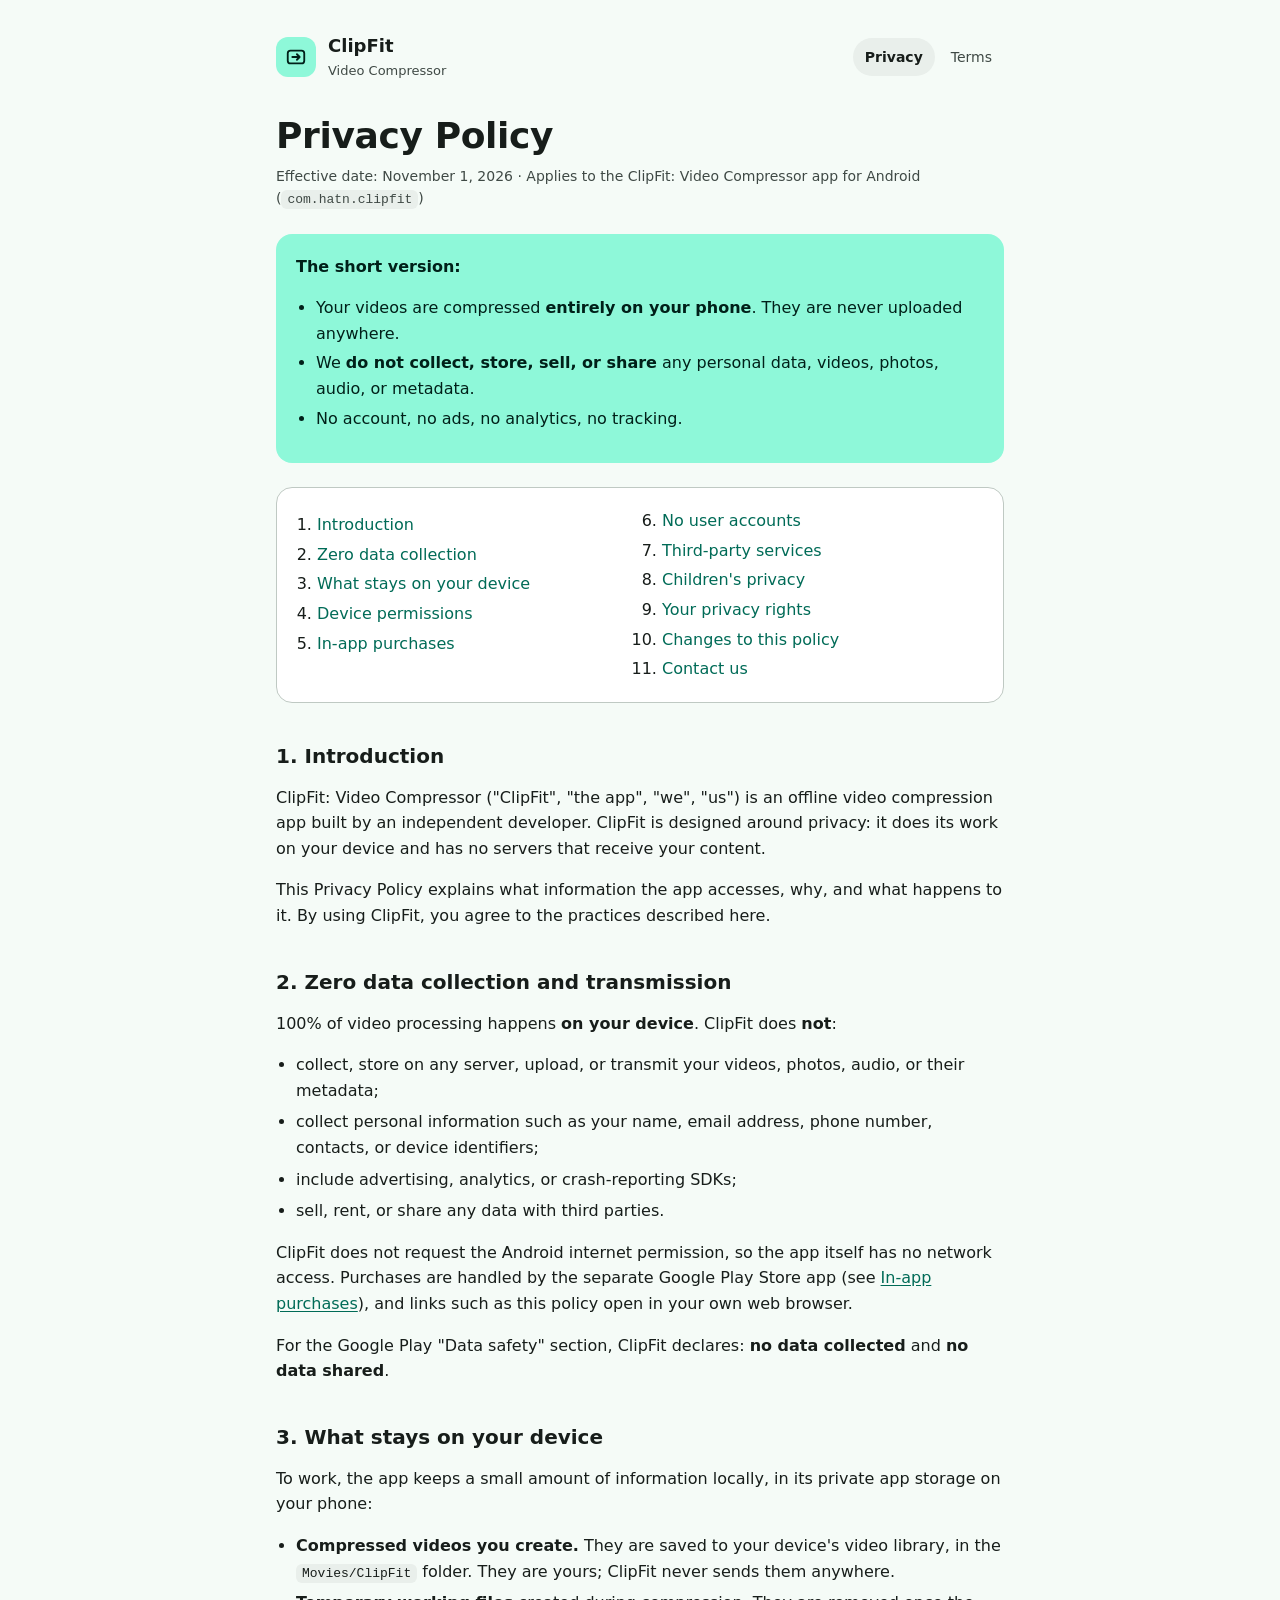
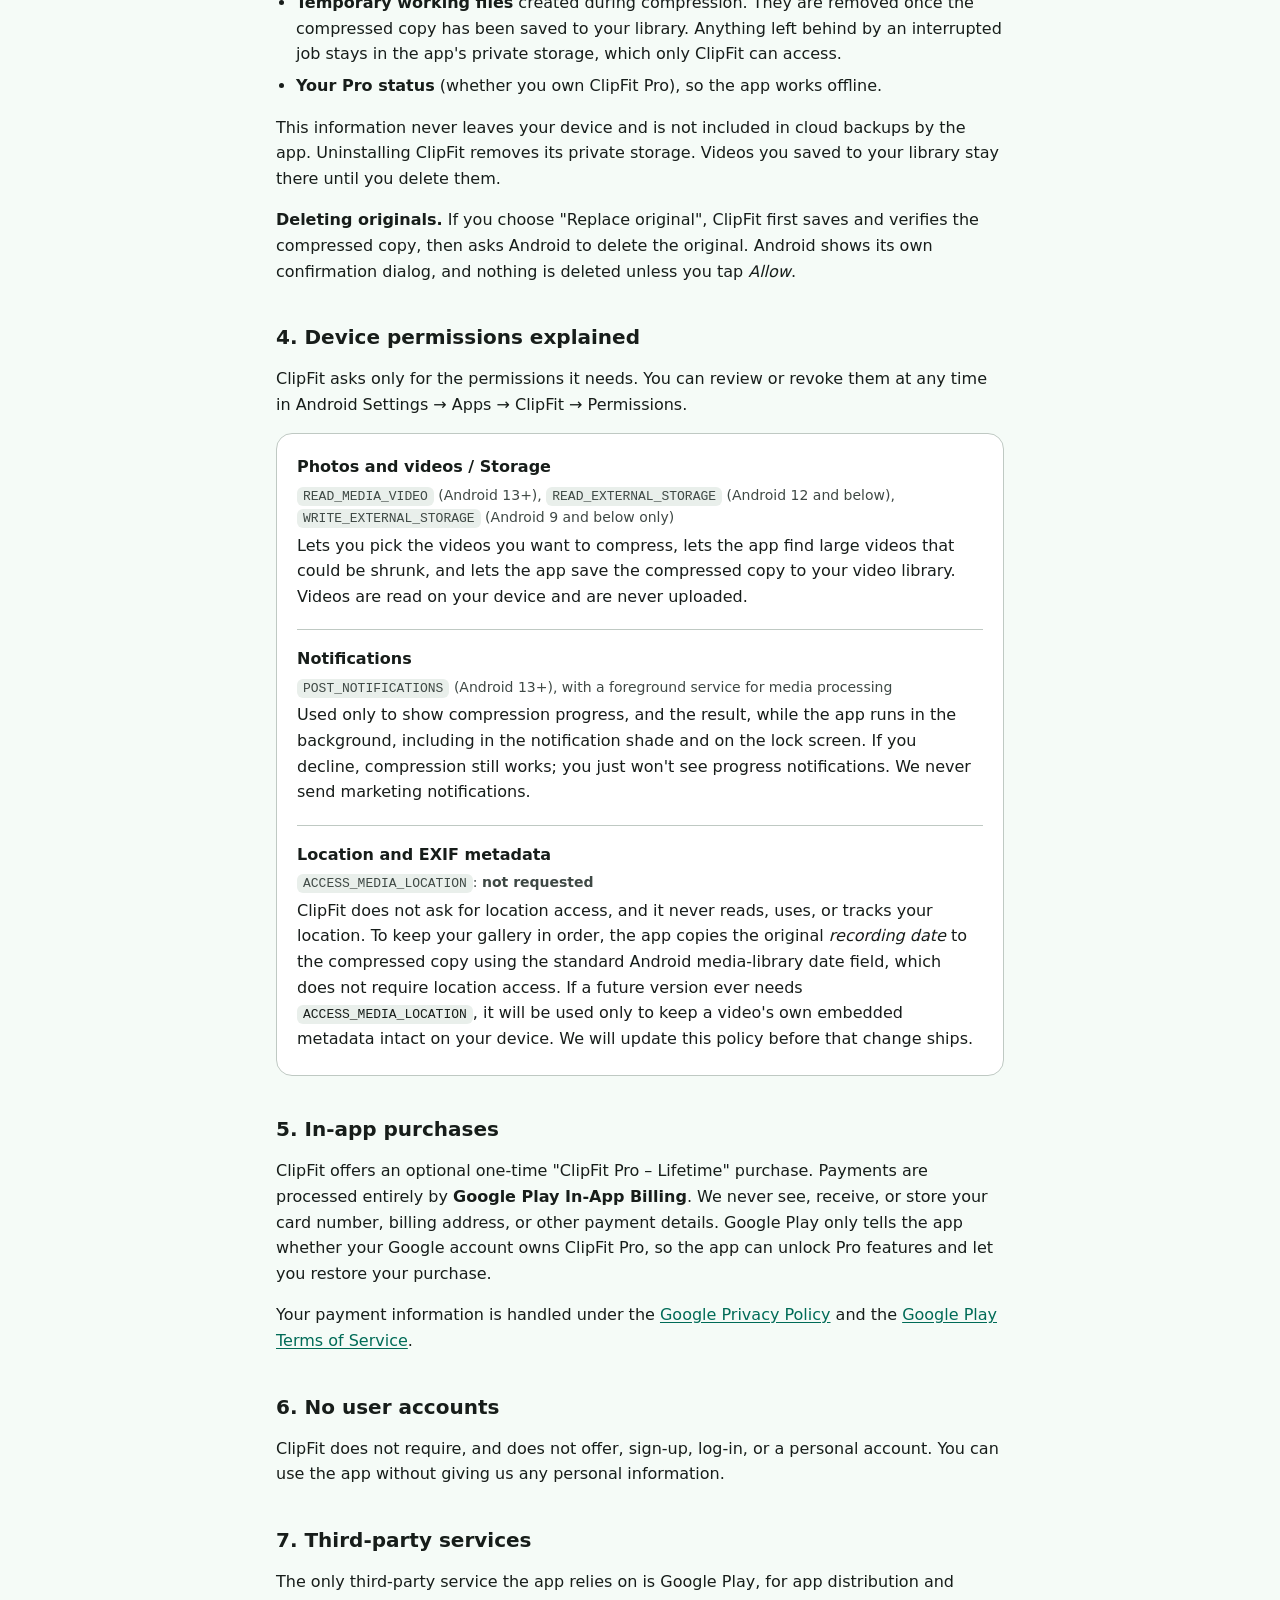
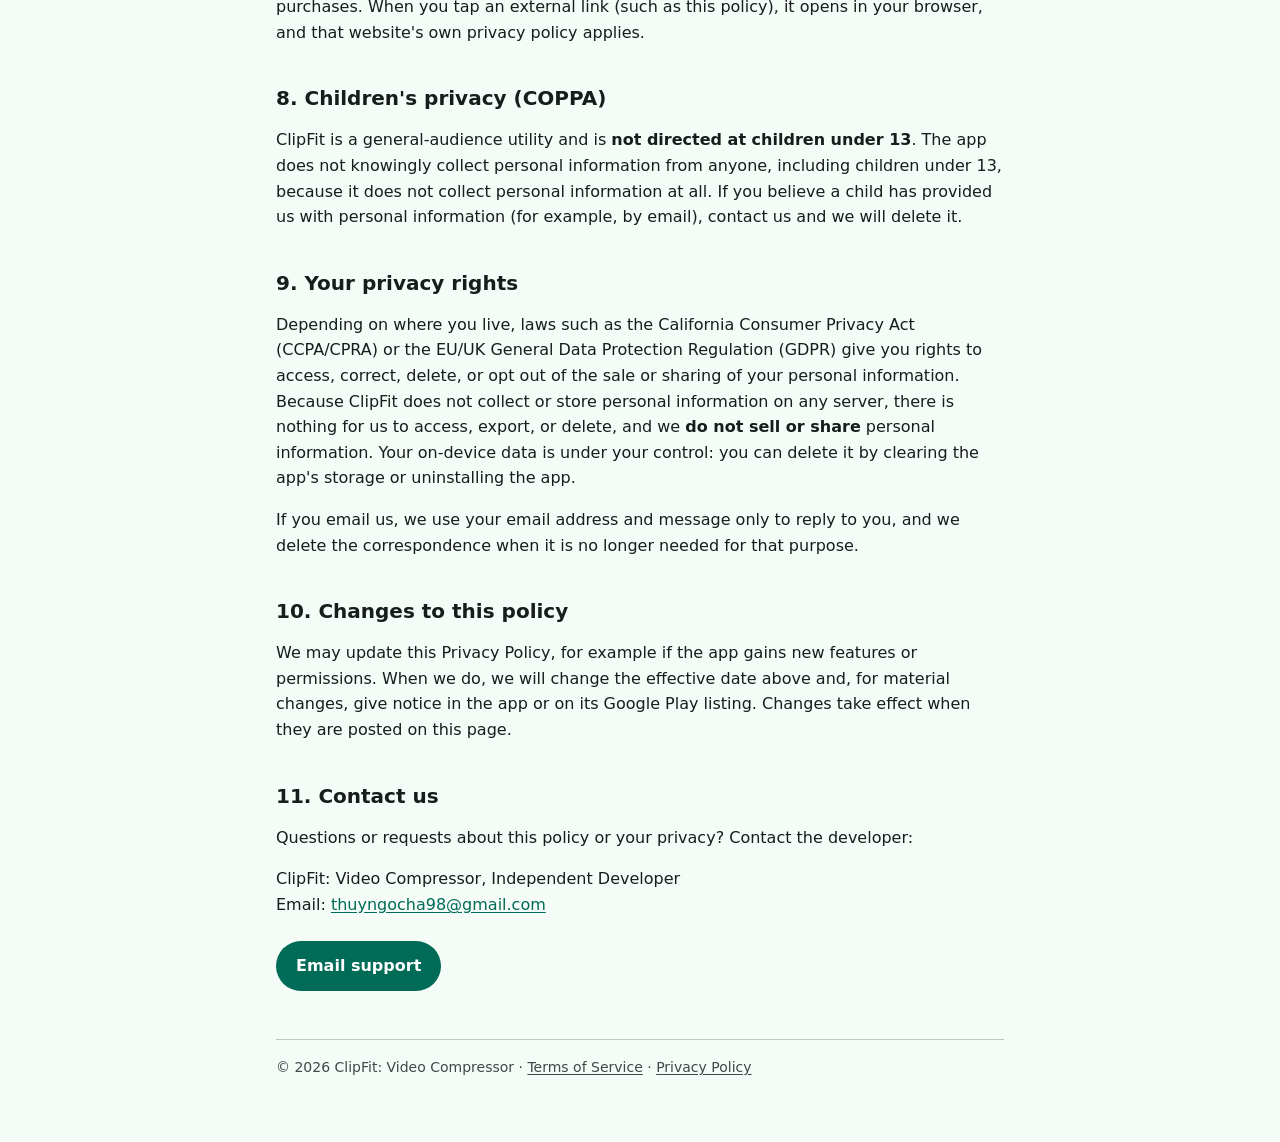
==== privacy.html @ d0948951 "add docs" ====
<!doctype html>
<html lang="en">
<head>
<meta charset="utf-8">
<meta name="viewport" content="width=device-width, initial-scale=1">
<title>Privacy Policy — ClipFit: Video Compressor</title>
<meta name="description" content="ClipFit compresses videos entirely on your device. It does not collect, upload, or share your videos or personal data.">
<link rel="stylesheet" href="style.css">
</head>
<body>
<div class="wrap">
  <header class="top">
    <span class="mark" aria-hidden="true">
      <svg width="22" height="22" viewBox="0 0 24 24" fill="none" stroke="currentColor" stroke-width="2" stroke-linecap="round" stroke-linejoin="round"><rect x="3" y="5" width="18" height="14" rx="3"/><path d="M8 12h8M13 9l3 3-3 3"/></svg>
    </span>
    <a class="brand" href="./">ClipFit<small>Video Compressor</small></a>
    <nav class="doc-switch" aria-label="Legal documents">
      <a href="privacy.html" aria-current="page">Privacy</a>
      <a href="terms.html">Terms</a>
    </nav>
  </header>

  <main>
    <h1>Privacy Policy</h1>
    <p class="meta">Effective date: November 1, 2026 · Applies to the ClipFit: Video Compressor app for Android (<code>com.hatn.clipfit</code>)</p>

    <div class="summary" role="note">
      <p><strong>The short version:</strong></p>
      <ul>
        <li>Your videos are compressed <strong>entirely on your phone</strong>. They are never uploaded anywhere.</li>
        <li>We <strong>do not collect, store, sell, or share</strong> any personal data, videos, photos, audio, or metadata.</li>
        <li>No account, no ads, no analytics, no tracking.</li>
      </ul>
    </div>

    <nav class="toc" aria-label="Contents">
      <ol>
        <li><a href="#introduction">Introduction</a></li>
        <li><a href="#no-collection">Zero data collection</a></li>
        <li><a href="#on-device">What stays on your device</a></li>
        <li><a href="#permissions">Device permissions</a></li>
        <li><a href="#purchases">In-app purchases</a></li>
        <li><a href="#accounts">No user accounts</a></li>
        <li><a href="#third-parties">Third-party services</a></li>
        <li><a href="#children">Children's privacy</a></li>
        <li><a href="#rights">Your privacy rights</a></li>
        <li><a href="#changes">Changes to this policy</a></li>
        <li><a href="#contact">Contact us</a></li>
      </ol>
    </nav>

    <h2 id="introduction">1. Introduction</h2>
    <p>ClipFit: Video Compressor ("ClipFit", "the app", "we", "us") is an offline video compression app built by an
      independent developer. ClipFit is designed around privacy: it does its work on your device and has no servers
      that receive your content.</p>
    <p>This Privacy Policy explains what information the app accesses, why, and what happens to it. By using ClipFit,
      you agree to the practices described here.</p>

    <h2 id="no-collection">2. Zero data collection and transmission</h2>
    <p>100% of video processing happens <strong>on your device</strong>. ClipFit does <strong>not</strong>:</p>
    <ul>
      <li>collect, store on any server, upload, or transmit your videos, photos, audio, or their metadata;</li>
      <li>collect personal information such as your name, email address, phone number, contacts, or device identifiers;</li>
      <li>include advertising, analytics, or crash-reporting SDKs;</li>
      <li>sell, rent, or share any data with third parties.</li>
    </ul>
    <p>ClipFit does not request the Android internet permission, so the app itself has no network access.
      Purchases are handled by the separate Google Play Store app (see <a href="#purchases">In-app purchases</a>), and
      links such as this policy open in your own web browser.</p>
    <p>For the Google Play "Data safety" section, ClipFit declares: <strong>no data collected</strong> and
      <strong>no data shared</strong>.</p>

    <h2 id="on-device">3. What stays on your device</h2>
    <p>To work, the app keeps a small amount of information locally, in its private app storage on your phone:</p>
    <ul>
      <li><strong>Compressed videos you create.</strong> They are saved to your device's video library, in the
        <code>Movies/ClipFit</code> folder. They are yours; ClipFit never sends them anywhere.</li>
      <li><strong>Temporary working files</strong> created during compression. They are removed once the
        compressed copy has been saved to your library. Anything left behind by an interrupted job stays in the app's
        private storage, which only ClipFit can access.</li>
      <li><strong>Your Pro status</strong> (whether you own ClipFit Pro), so the app works offline.</li>
    </ul>
    <p>This information never leaves your device and is not included in cloud backups by the app. Uninstalling
      ClipFit removes its private storage. Videos you saved to your library stay there until you delete them.</p>
    <p><strong>Deleting originals.</strong> If you choose "Replace original", ClipFit first saves and verifies the
      compressed copy, then asks Android to delete the original. Android shows its own confirmation dialog, and
      nothing is deleted unless you tap <em>Allow</em>.</p>

    <h2 id="permissions">4. Device permissions explained</h2>
    <p>ClipFit asks only for the permissions it needs. You can review or revoke them at any time in Android Settings
      → Apps → ClipFit → Permissions.</p>
    <div class="card">
      <div class="perm">
        <h3>Photos and videos / Storage</h3>
        <p class="tag"><code>READ_MEDIA_VIDEO</code> (Android 13+), <code>READ_EXTERNAL_STORAGE</code> (Android 12 and
          below), <code>WRITE_EXTERNAL_STORAGE</code> (Android 9 and below only)</p>
        <p>Lets you pick the videos you want to compress, lets the app find large videos that could be shrunk, and
          lets the app save the compressed copy to your video library. Videos are read on your device and are never
          uploaded.</p>
      </div>
      <div class="perm">
        <h3>Notifications</h3>
        <p class="tag"><code>POST_NOTIFICATIONS</code> (Android 13+), with a foreground service for media processing</p>
        <p>Used only to show compression progress, and the result, while the app runs in the background, including
          in the notification shade and on the lock screen. If you decline, compression still works; you just won't
          see progress notifications. We never send marketing notifications.</p>
      </div>
      <div class="perm">
        <h3>Location and EXIF metadata</h3>
        <p class="tag"><code>ACCESS_MEDIA_LOCATION</code>: <strong>not requested</strong></p>
        <p>ClipFit does not ask for location access, and it never reads, uses, or tracks your location. To keep your
          gallery in order, the app copies the original <em>recording date</em> to the compressed copy using the
          standard Android media-library date field, which does not require location access. If a future version
          ever needs <code>ACCESS_MEDIA_LOCATION</code>, it will be used only to keep a video's own embedded metadata
          intact on your device. We will update this policy before that change ships.</p>
      </div>
    </div>

    <h2 id="purchases">5. In-app purchases</h2>
    <p>ClipFit offers an optional one-time "ClipFit Pro – Lifetime" purchase. Payments are processed entirely by
      <strong>Google Play In-App Billing</strong>. We never see, receive, or store your card number, billing address,
      or other payment details. Google Play only tells the app whether your Google account owns ClipFit Pro, so the
      app can unlock Pro features and let you restore your purchase.</p>
    <p>Your payment information is handled under the
      <a href="https://policies.google.com/privacy" rel="noopener">Google Privacy Policy</a> and the
      <a href="https://play.google.com/about/play-terms/" rel="noopener">Google Play Terms of Service</a>.</p>

    <h2 id="accounts">6. No user accounts</h2>
    <p>ClipFit does not require, and does not offer, sign-up, log-in, or a personal account. You can use the app
      without giving us any personal information.</p>

    <h2 id="third-parties">7. Third-party services</h2>
    <p>The only third-party service the app relies on is Google Play, for app distribution and purchases. When you
      tap an external link (such as this policy), it opens in your browser, and that website's own privacy policy
      applies.</p>

    <h2 id="children">8. Children's privacy (COPPA)</h2>
    <p>ClipFit is a general-audience utility and is <strong>not directed at children under 13</strong>. The app does
      not knowingly collect personal information from anyone, including children under 13, because it does not
      collect personal information at all. If you believe a child has provided us with personal information (for
      example, by email), contact us and we will delete it.</p>

    <h2 id="rights">9. Your privacy rights</h2>
    <p>Depending on where you live, laws such as the California Consumer Privacy Act (CCPA/CPRA) or the EU/UK General
      Data Protection Regulation (GDPR) give you rights to access, correct, delete, or opt out of the sale or sharing
      of your personal information. Because ClipFit does not collect or store personal information on any server,
      there is nothing for us to access, export, or delete, and we <strong>do not sell or share</strong> personal
      information. Your on-device data is under your control: you can delete it by clearing the app's storage or
      uninstalling the app.</p>
    <p>If you email us, we use your email address and message only to reply to you, and we delete the correspondence
      when it is no longer needed for that purpose.</p>

    <h2 id="changes">10. Changes to this policy</h2>
    <p>We may update this Privacy Policy, for example if the app gains new features or permissions. When we do, we
      will change the effective date above and, for material changes, give notice in the app or on its Google Play
      listing. Changes take effect when they are posted on this page.</p>

    <h2 id="contact">11. Contact us</h2>
    <p>Questions or requests about this policy or your privacy? Contact the developer:</p>
    <p>ClipFit: Video Compressor, Independent Developer<br>
      Email: <a href="mailto:thuyngocha98@gmail.com">thuyngocha98@gmail.com</a></p>
    <a class="contact" href="mailto:thuyngocha98@gmail.com?subject=ClipFit%20privacy%20question">Email support</a>
  </main>

  <footer>
    © 2026 ClipFit: Video Compressor · <a href="terms.html">Terms of Service</a> · <a href="privacy.html">Privacy Policy</a>
  </footer>
</div>
</body>
</html>
---- style.css ----
/* ClipFit legal pages — graphite / teal, mirrors the app's Material 3 tokens. */
:root {
  --bg: #F5FBF7;
  --surface: #FFFFFF;
  --surface-high: #E9EFEB;
  --text: #171D1A;
  --text-muted: #3F4945;
  --outline: #BFC9C3;
  --primary: #006B57;
  --on-primary: #FFFFFF;
  --primary-container: #8EF8D9;
  --on-primary-container: #002019;
  --radius: 16px;
  color-scheme: light dark;
}
@media (prefers-color-scheme: dark) {
  :root {
    --bg: #0F1412;
    --surface: #171D1A;
    --surface-high: #252B29;
    --text: #DEE4E0;
    --text-muted: #BFC9C3;
    --outline: #3F4945;
    --primary: #6FDBBE;
    --on-primary: #00382C;
    --primary-container: #005141;
    --on-primary-container: #8EF8D9;
  }
}
* { box-sizing: border-box; }
html { -webkit-text-size-adjust: 100%; }
body {
  margin: 0;
  background: var(--bg);
  color: var(--text);
  font: 16px/1.6 system-ui, -apple-system, "Segoe UI", Roboto, "Helvetica Neue", Arial, sans-serif;
}
.wrap { max-width: 760px; margin: 0 auto; padding: 32px 16px 64px; }
header.top { display: flex; align-items: center; gap: 12px; margin-bottom: 32px; }
.mark {
  width: 40px; height: 40px; border-radius: 12px; flex: none;
  background: var(--primary-container); color: var(--on-primary-container);
  display: grid; place-items: center;
}
.brand { font-weight: 600; font-size: 18px; text-decoration: none; color: var(--text); }
.brand small { display: block; font-weight: 400; font-size: 13px; color: var(--text-muted); }
nav.doc-switch { margin-left: auto; display: flex; gap: 4px; flex-wrap: wrap; }
nav.doc-switch a {
  padding: 8px 12px; border-radius: 999px; font-size: 14px; text-decoration: none; color: var(--text-muted);
}
nav.doc-switch a[aria-current="page"] { background: var(--surface-high); color: var(--text); font-weight: 600; }
h1 { font-size: clamp(28px, 6vw, 36px); line-height: 1.2; margin: 0 0 8px; letter-spacing: -0.01em; }
.meta { color: var(--text-muted); font-size: 14px; margin: 0 0 24px; }
h2 { font-size: 20px; line-height: 1.3; margin: 40px 0 12px; scroll-margin-top: 16px; }
h3 { font-size: 16px; margin: 24px 0 8px; }
p, li { color: var(--text); }
ul { padding-left: 20px; }
li { margin: 6px 0; }
a { color: var(--primary); text-underline-offset: 2px; }
code {
  font: 13px/1.4 ui-monospace, SFMono-Regular, Menlo, Consolas, monospace;
  background: var(--surface-high); padding: 2px 6px; border-radius: 6px; word-break: break-word;
}
.summary {
  background: var(--primary-container); color: var(--on-primary-container);
  border-radius: var(--radius); padding: 16px 20px; margin: 0 0 24px;
}
.summary p, .summary li { color: inherit; margin: 4px 0; }
.summary strong { font-weight: 700; }
.toc {
  background: var(--surface); border: 1px solid var(--outline); border-radius: var(--radius);
  padding: 12px 20px; margin: 0 0 8px;
}
.toc ol { margin: 8px 0; padding-left: 20px; columns: 2 220px; column-gap: 24px; }
.toc li { margin: 4px 0; break-inside: avoid; }
.toc a { text-decoration: none; }
.card {
  background: var(--surface); border: 1px solid var(--outline); border-radius: var(--radius);
  padding: 4px 20px; margin: 12px 0;
}
.perm { padding: 16px 0; border-bottom: 1px solid var(--outline); }
.perm:last-child { border-bottom: 0; }
.perm h3 { margin: 0 0 4px; }
.perm p { margin: 4px 0; }
.perm .tag { color: var(--text-muted); font-size: 14px; }
table { width: 100%; border-collapse: collapse; font-size: 15px; }
th, td { text-align: left; padding: 10px 8px; border-bottom: 1px solid var(--outline); vertical-align: top; }
th { color: var(--text-muted); font-weight: 600; font-size: 14px; }
.caps { text-transform: uppercase; font-size: 14px; letter-spacing: 0.01em; }
.contact {
  display: inline-block; margin-top: 8px; padding: 12px 20px; border-radius: 999px;
  background: var(--primary); color: var(--on-primary); text-decoration: none; font-weight: 600;
}
footer { margin-top: 48px; padding-top: 16px; border-top: 1px solid var(--outline); color: var(--text-muted); font-size: 14px; }
footer a { color: var(--text-muted); }
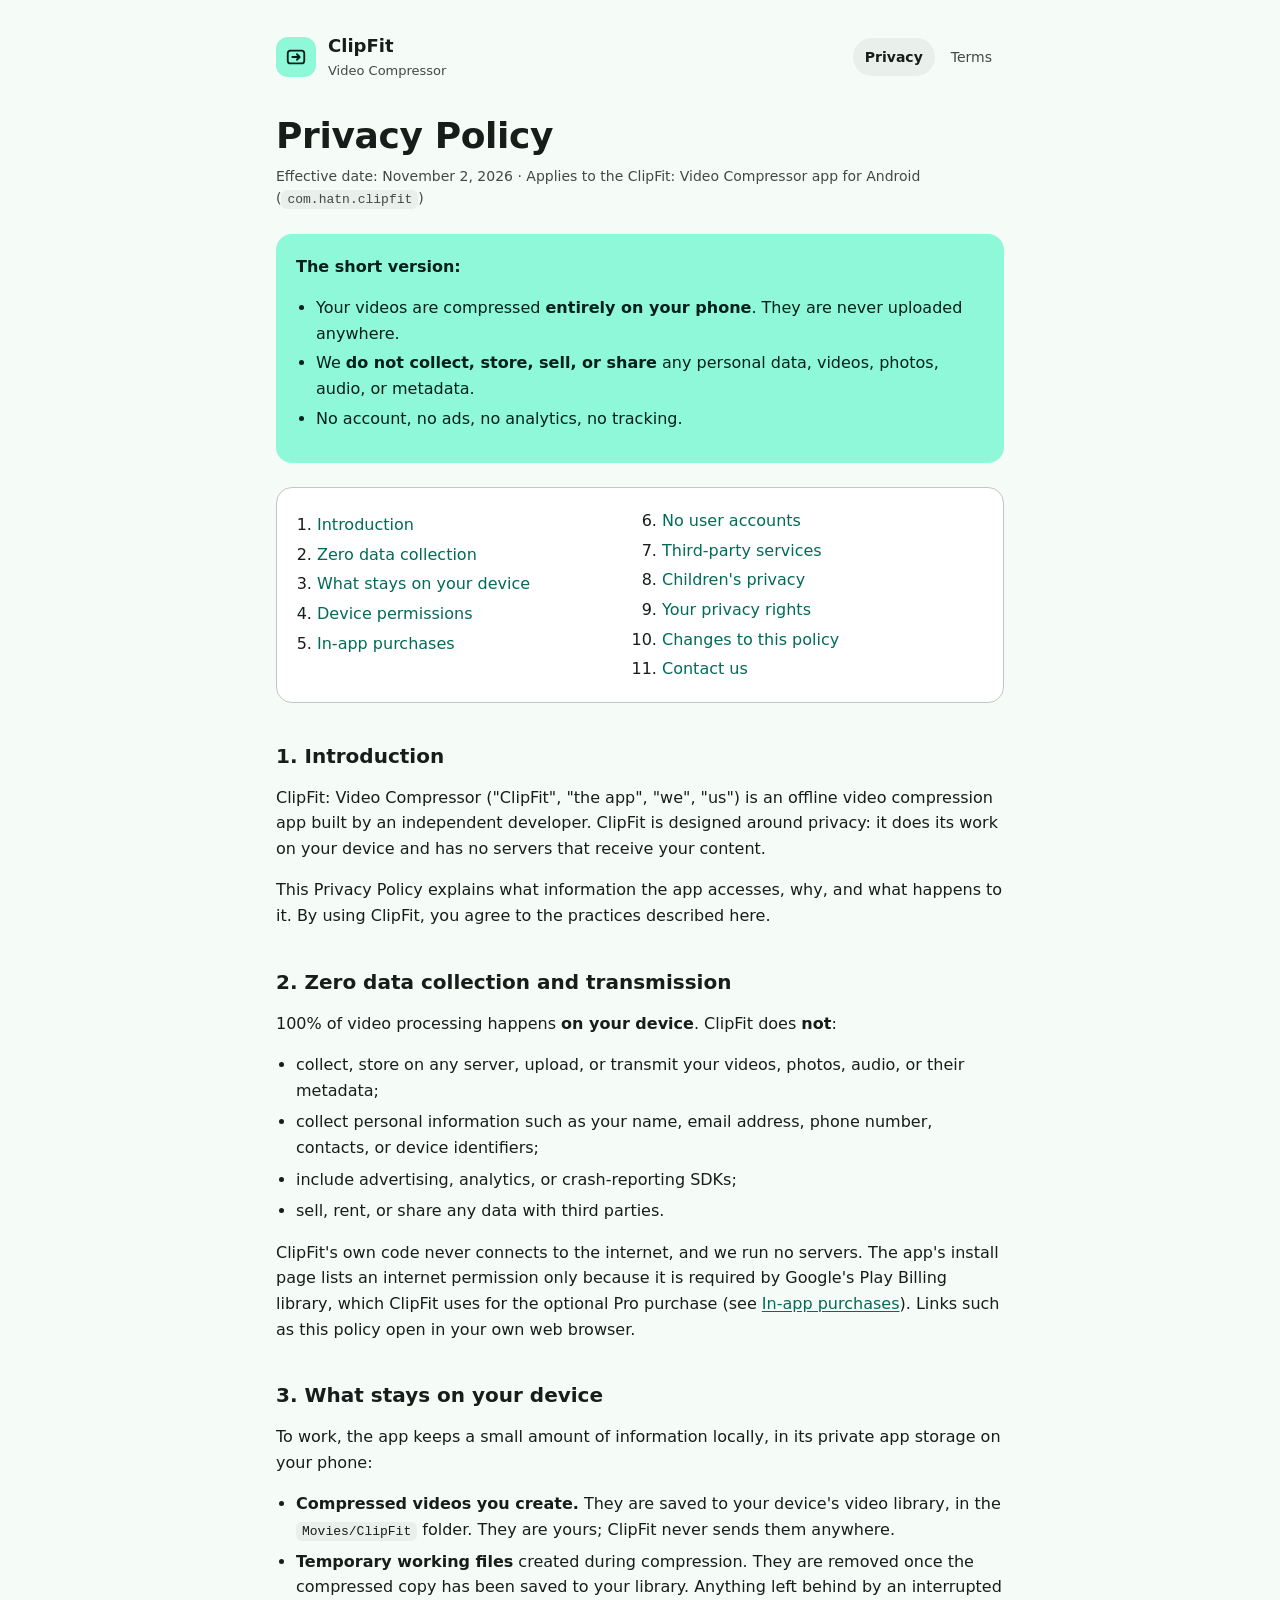
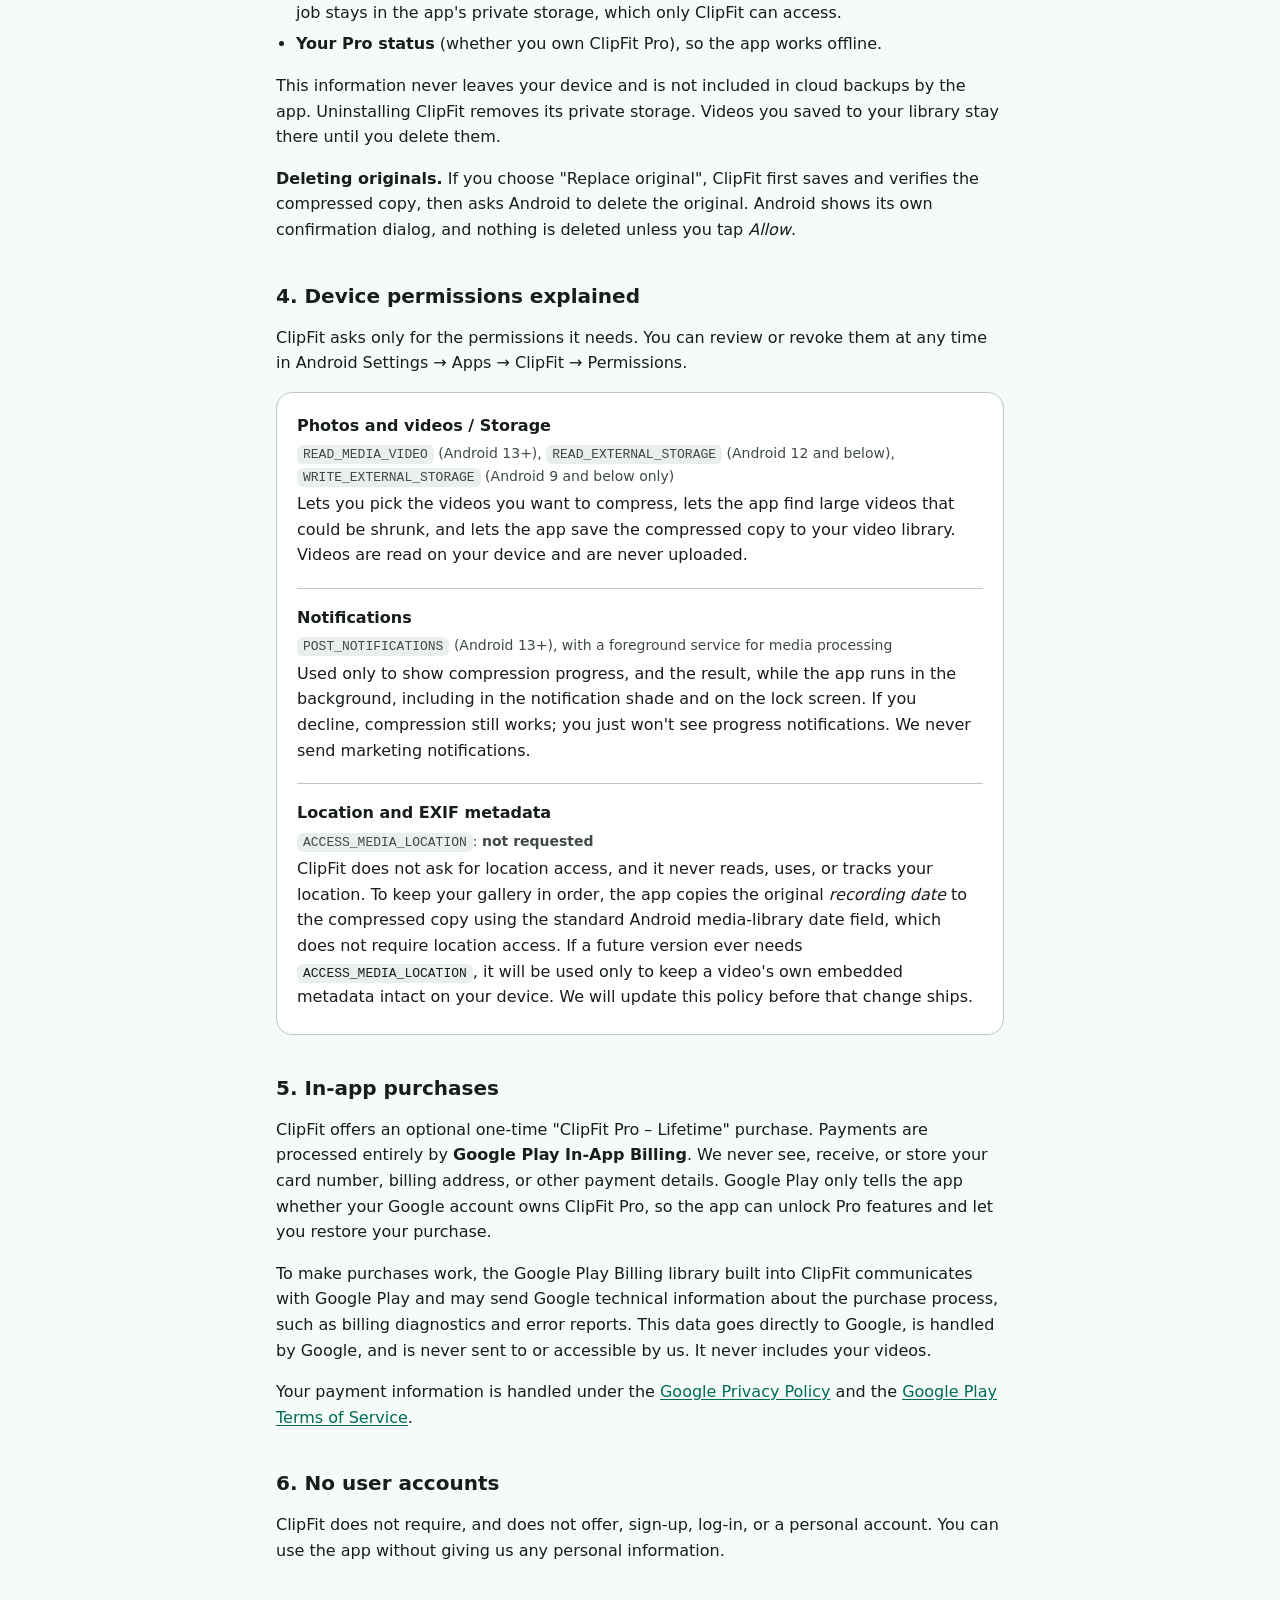
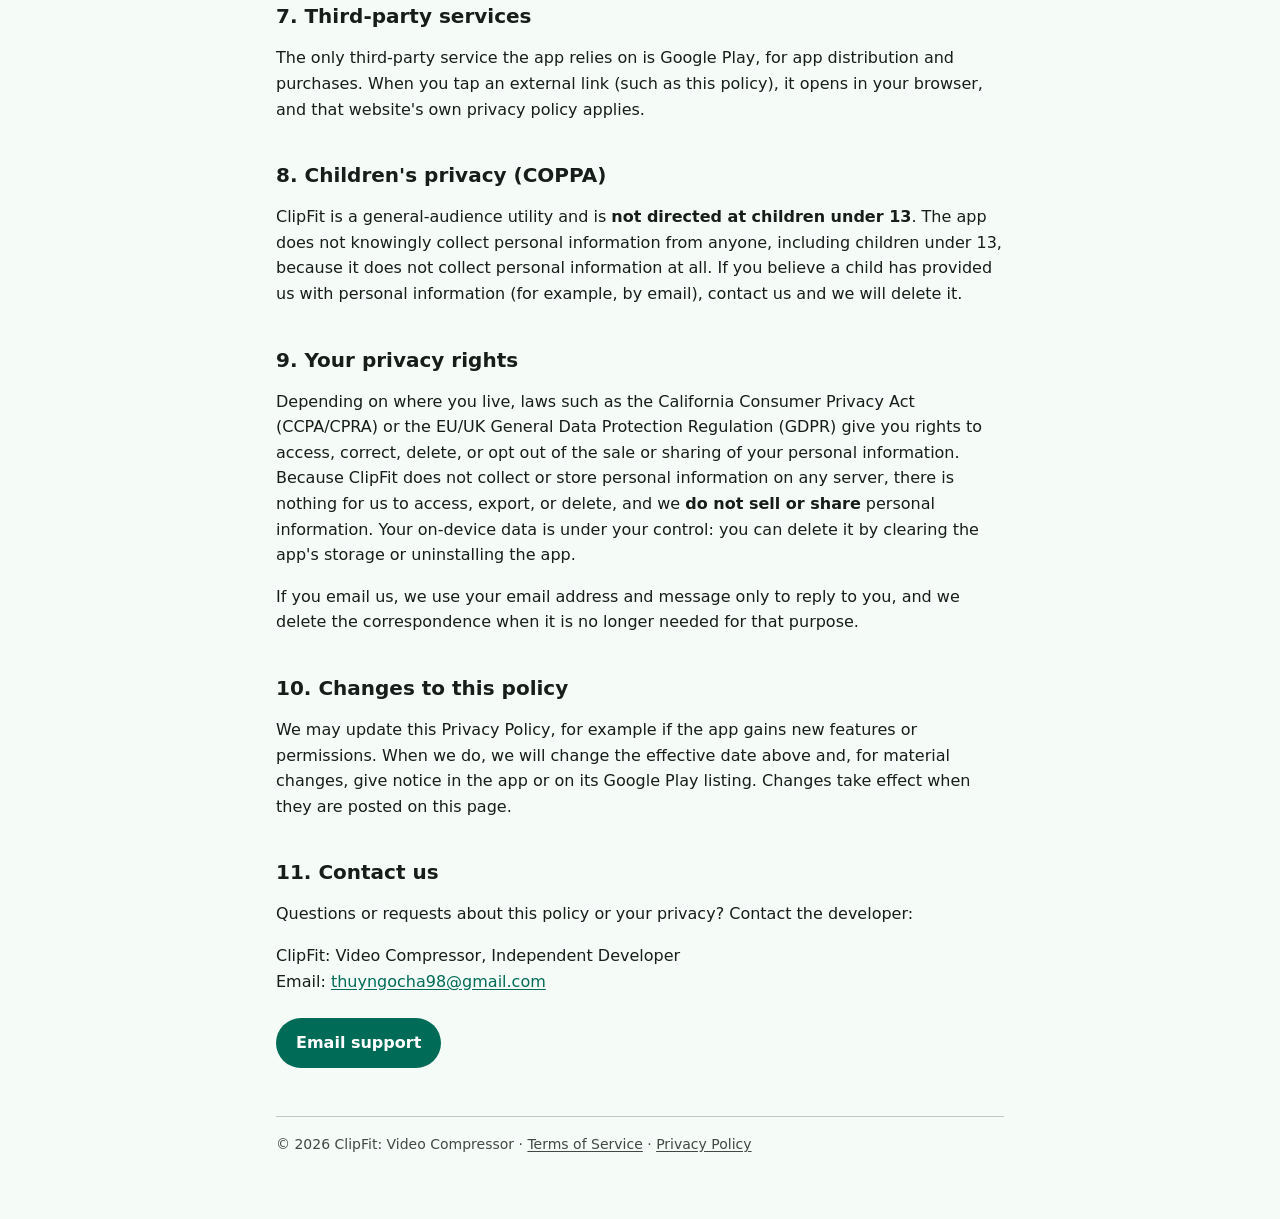
==== commit 66ac4b3b: "update" ====
--- a/privacy.html
+++ b/privacy.html
@@ -22,7 +22,7 @@
 
   <main>
     <h1>Privacy Policy</h1>
-    <p class="meta">Effective date: November 1, 2026 · Applies to the ClipFit: Video Compressor app for Android (<code>com.hatn.clipfit</code>)</p>
+    <p class="meta">Effective date: November 2, 2026 · Applies to the ClipFit: Video Compressor app for Android (<code>com.hatn.clipfit</code>)</p>
 
     <div class="summary" role="note">
       <p><strong>The short version:</strong></p>
@@ -64,11 +64,10 @@
       <li>include advertising, analytics, or crash-reporting SDKs;</li>
       <li>sell, rent, or share any data with third parties.</li>
     </ul>
-    <p>ClipFit does not request the Android internet permission, so the app itself has no network access.
-      Purchases are handled by the separate Google Play Store app (see <a href="#purchases">In-app purchases</a>), and
-      links such as this policy open in your own web browser.</p>
-    <p>For the Google Play "Data safety" section, ClipFit declares: <strong>no data collected</strong> and
-      <strong>no data shared</strong>.</p>
+    <p>ClipFit's own code never connects to the internet, and we run no servers. The app's install page lists an
+      internet permission only because it is required by Google's Play Billing library, which ClipFit uses for the optional
+      Pro purchase (see <a href="#purchases">In-app purchases</a>). Links such as this policy open in your own web
+      browser.</p>
 
     <h2 id="on-device">3. What stays on your device</h2>
     <p>To work, the app keeps a small amount of information locally, in its private app storage on your phone:</p>
@@ -121,6 +120,10 @@
       <strong>Google Play In-App Billing</strong>. We never see, receive, or store your card number, billing address,
       or other payment details. Google Play only tells the app whether your Google account owns ClipFit Pro, so the
       app can unlock Pro features and let you restore your purchase.</p>
+    <p>To make purchases work, the Google Play Billing library built into ClipFit communicates with Google Play and may
+      send Google technical information about the purchase process, such as billing diagnostics and error reports. This
+      data goes directly to Google, is handled by Google, and is never sent to or accessible by us. It never includes
+      your videos.</p>
     <p>Your payment information is handled under the
       <a href="https://policies.google.com/privacy" rel="noopener">Google Privacy Policy</a> and the
       <a href="https://play.google.com/about/play-terms/" rel="noopener">Google Play Terms of Service</a>.</p>
